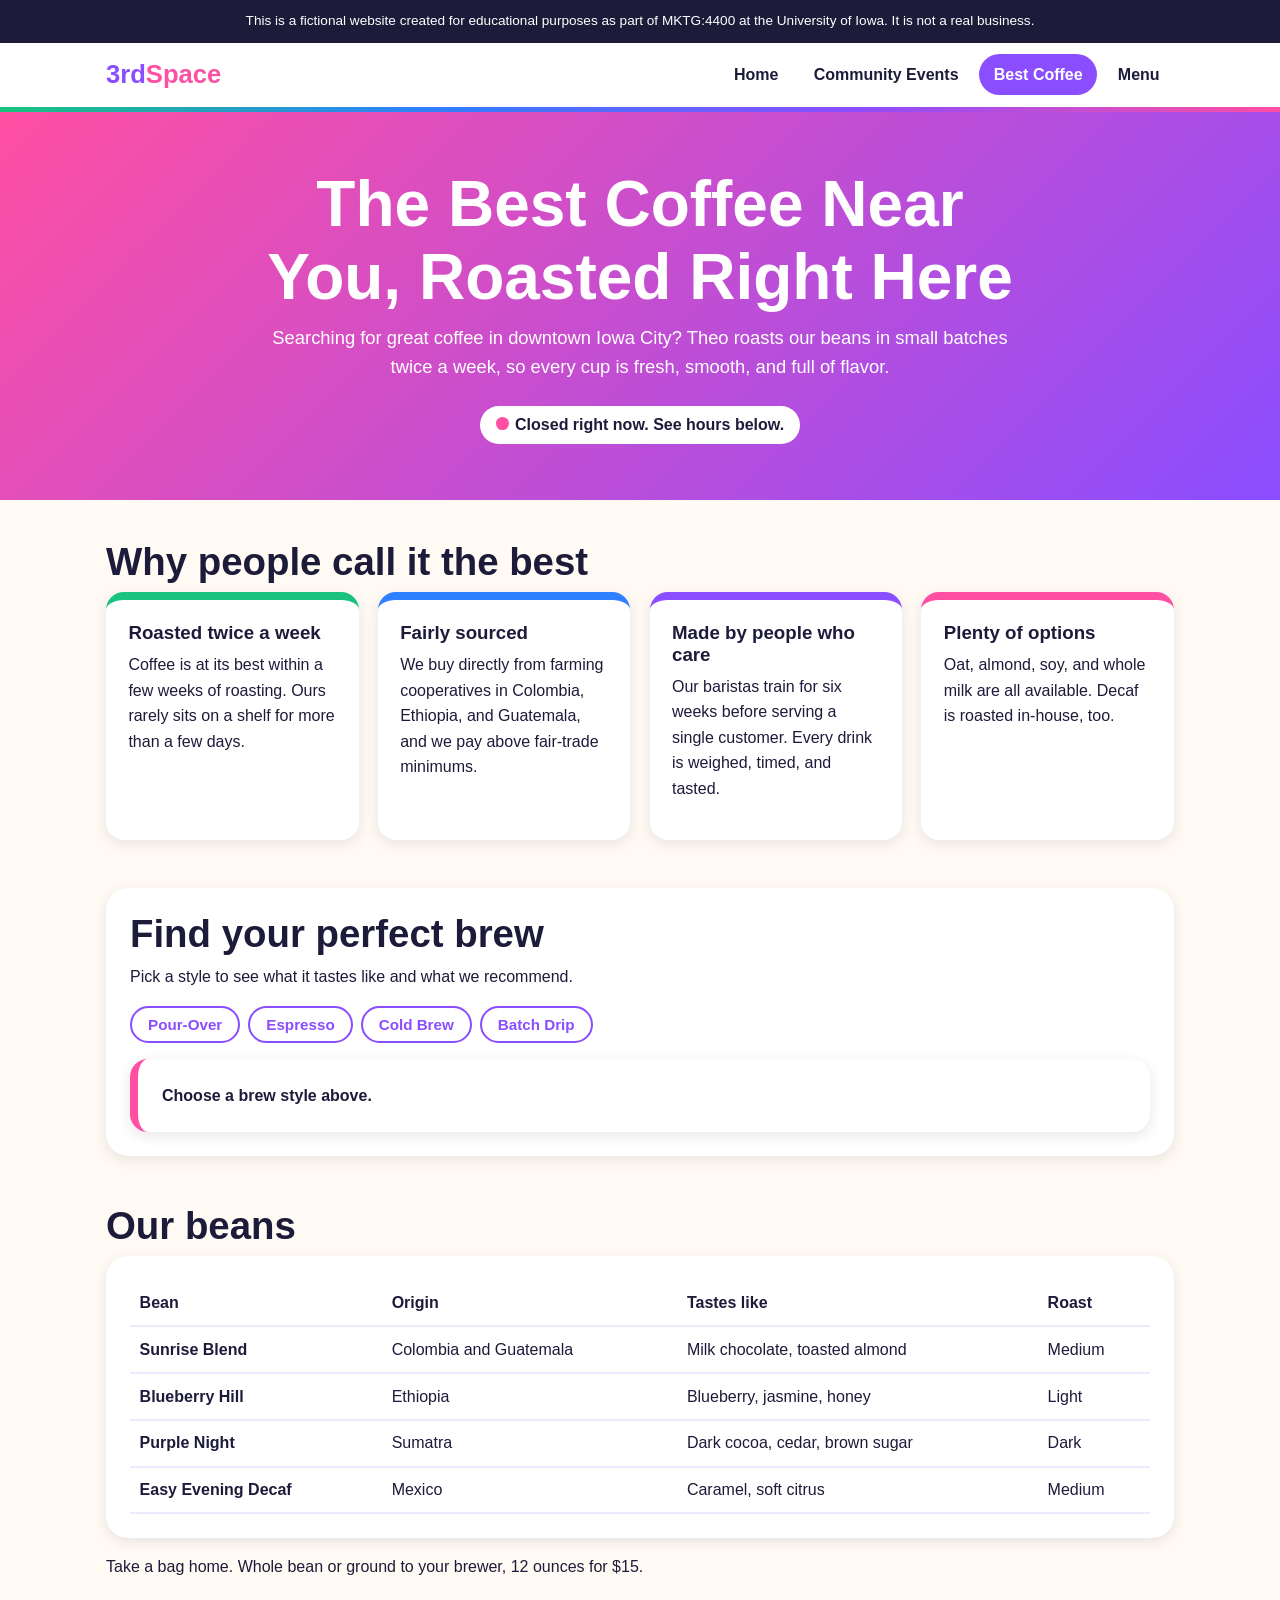
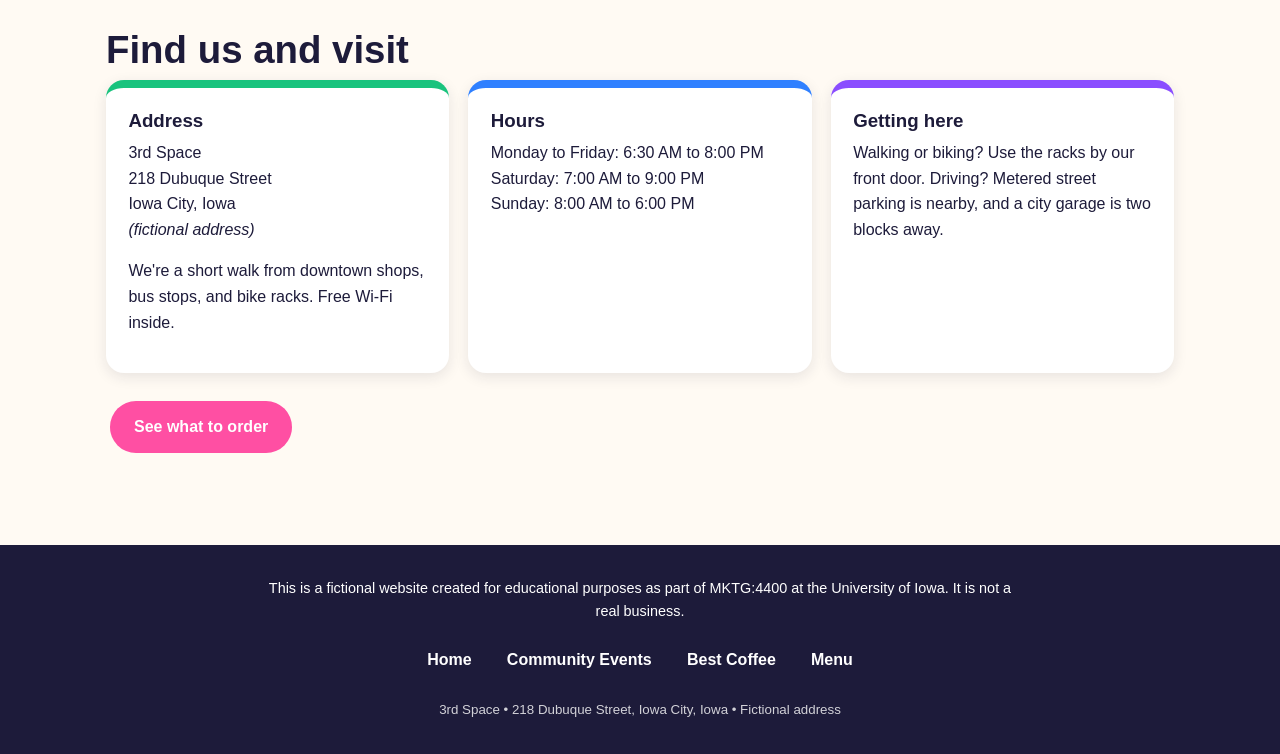
==== coffee.html @ 2ed69694 "Add coffee shop webpage with layout and styles This HTML file contains the structure and styling for" ====
<!DOCTYPE html>
<html lang="en">
<head>
<meta charset="utf-8">
<meta name="viewport" content="width=device-width, initial-scale=1">
<title>Best Coffee Near Me | 3rd Space Iowa City</title>
<meta name="description" content="Looking for the best coffee near you in Iowa City? 3rd Space roasts small-batch coffee twice a week and serves it downtown.">
<style>
:root{--green:#19c37d;--blue:#2f80ff;--pink:#ff4fa3;--purple:#8a4dff;--ink:#1d1b3a;--bg:#fffaf3;--card:#ffffff}
*{box-sizing:border-box}
html{scroll-behavior:smooth}
body{margin:0;font-family:"Trebuchet MS",Verdana,sans-serif;color:var(--ink);background:var(--bg);line-height:1.6;overflow-x:hidden}
h1,h2,h3{line-height:1.15;margin:0 0 .5rem}
h1{font-size:clamp(2.2rem,7vw,4rem)}
h2{font-size:clamp(1.6rem,4.5vw,2.4rem)}
p{margin:0 0 1rem;overflow-wrap:break-word}
a{color:var(--blue)}
.notice{background:var(--ink);color:#fff;text-align:center;padding:.65rem 1rem;font-size:.85rem}
header{position:sticky;top:0;z-index:10;background:#fff;border-bottom:5px solid var(--green);border-image:linear-gradient(90deg,var(--green),var(--blue),var(--purple),var(--pink)) 1}
.bar{max-width:1100px;margin:0 auto;padding:.7rem 1rem;display:flex;align-items:center;justify-content:space-between;flex-wrap:wrap;gap:.5rem}
.logo{font-size:1.6rem;font-weight:800;text-decoration:none;color:var(--purple)}
.logo span{color:var(--pink)}
nav{display:flex;flex-wrap:wrap;gap:.4rem}
nav a{text-decoration:none;color:var(--ink);font-weight:700;padding:.5rem .9rem;border-radius:999px;transition:.2s}
nav a:nth-child(1):hover,nav a:nth-child(1)[aria-current]{background:var(--green);color:#fff}
nav a:nth-child(2):hover,nav a:nth-child(2)[aria-current]{background:var(--blue);color:#fff}
nav a:nth-child(3):hover,nav a:nth-child(3)[aria-current]{background:var(--purple);color:#fff}
nav a:nth-child(4):hover,nav a:nth-child(4)[aria-current]{background:var(--pink);color:#fff}
.toggle{display:none;background:var(--purple);color:#fff;border:0;border-radius:10px;padding:.5rem .9rem;font-size:1rem;font-weight:700;cursor:pointer}
.hero{background:linear-gradient(135deg,var(--purple),var(--blue) 50%,var(--green));color:#fff;padding:3.5rem 1rem;text-align:center}
.hero.pink{background:linear-gradient(135deg,var(--pink),var(--purple))}
.hero.blue{background:linear-gradient(135deg,var(--blue),var(--green))}
.hero.green{background:linear-gradient(135deg,var(--green),var(--blue))}
.hero .in{max-width:760px;margin:0 auto}
.hero p{font-size:1.15rem}
.btn{display:inline-block;background:#fff;color:var(--purple);font-weight:800;text-decoration:none;padding:.8rem 1.5rem;border-radius:999px;border:0;cursor:pointer;font-size:1rem;margin:.25rem;transition:transform .2s,box-shadow .2s}
.btn:hover{transform:translateY(-3px);box-shadow:0 8px 18px rgba(0,0,0,.2)}
.btn.pinkbtn{background:var(--pink);color:#fff}
main{max-width:1100px;margin:0 auto;padding:2.5rem 1rem}
section{margin-bottom:3rem}
.grid{display:grid;grid-template-columns:repeat(auto-fit,minmax(240px,1fr));gap:1.2rem}
.card{background:var(--card);border-radius:18px;padding:1.4rem;border-top:8px solid var(--green);box-shadow:0 4px 14px rgba(29,27,58,.1);transition:transform .2s,box-shadow .2s}
.card:hover{transform:translateY(-5px);box-shadow:0 12px 24px rgba(29,27,58,.18)}
.card:nth-child(4n+2){border-top-color:var(--blue)}
.card:nth-child(4n+3){border-top-color:var(--purple)}
.card:nth-child(4n+4){border-top-color:var(--pink)}
.tag{display:inline-block;font-size:.75rem;font-weight:800;text-transform:uppercase;letter-spacing:.05em;background:#efe9ff;color:var(--purple);padding:.2rem .6rem;border-radius:999px;margin-bottom:.5rem}
.price{float:right;font-weight:800;color:var(--pink)}
.status{display:inline-block;background:#fff;color:var(--ink);padding:.4rem 1rem;border-radius:999px;font-weight:800;margin-top:.5rem}
.dot{display:inline-block;width:.8rem;height:.8rem;border-radius:50%;background:#aaa;margin-right:.4rem}
.dot.open{background:var(--green)}
.dot.closed{background:var(--pink)}
.pills{display:flex;flex-wrap:wrap;gap:.5rem;margin:1rem 0}
.pill{border:2px solid var(--purple);background:#fff;color:var(--purple);font-weight:800;padding:.5rem 1rem;border-radius:999px;cursor:pointer;font-size:.95rem;transition:.2s}
.pill:hover{background:#efe9ff}
.pill.on{background:var(--purple);color:#fff}
.panel{background:#fff;border-radius:18px;padding:1.5rem;border-left:8px solid var(--pink);box-shadow:0 4px 14px rgba(29,27,58,.1)}
.band{background:#fff;border-radius:22px;padding:1.5rem;box-shadow:0 4px 14px rgba(29,27,58,.1)}
table{width:100%;border-collapse:collapse}
td,th{text-align:left;padding:.6rem;border-bottom:2px solid #f0e8ff}
.scroll{overflow-x:auto}
footer{background:var(--ink);color:#fff;padding:2rem 1rem;text-align:center}
footer .fn{max-width:760px;margin:0 auto 1rem;font-size:.9rem}
footer nav{justify-content:center;margin-bottom:1rem}
footer nav a{color:#fff}
footer small{opacity:.8}
.hide{display:none!important}
@media(max-width:720px){
.js .toggle{display:inline-block}
.js nav{display:none;width:100%;flex-direction:column}
.js nav.open{display:flex}
nav a{background:#f6f1ff;text-align:center}
.hero{padding:2.5rem 1rem}
}
</style>
</head>
<body>
<div class="notice">This is a fictional website created for educational purposes as part of MKTG:4400 at the University of Iowa. It is not a real business.</div>
<header>
<div class="bar">
<a class="logo" href="index.html">3rd<span>Space</span></a>
<button class="toggle" id="toggle" aria-expanded="false" aria-controls="nav">Menu</button>
<nav id="nav" aria-label="Main">
<a href="index.html">Home</a>
<a href="events.html">Community Events</a>
<a href="coffee.html" aria-current="page">Best Coffee</a>
<a href="menu.html">Menu</a>
</nav>
</div>
</header>

<div class="hero pink">
<div class="in">
<h1>The Best Coffee Near You, Roasted Right Here</h1>
<p>Searching for great coffee in downtown Iowa City? Theo roasts our beans in small batches twice a week, so every cup is fresh, smooth, and full of flavor.</p>
<span class="status"><span class="dot" id="dot"></span><span id="statusText">Checking hours...</span></span>
</div>
</div>

<main>
<section>
<h2>Why people call it the best</h2>
<div class="grid">
<div class="card"><h3>Roasted twice a week</h3><p>Coffee is at its best within a few weeks of roasting. Ours rarely sits on a shelf for more than a few days.</p></div>
<div class="card"><h3>Fairly sourced</h3><p>We buy directly from farming cooperatives in Colombia, Ethiopia, and Guatemala, and we pay above fair-trade minimums.</p></div>
<div class="card"><h3>Made by people who care</h3><p>Our baristas train for six weeks before serving a single customer. Every drink is weighed, timed, and tasted.</p></div>
<div class="card"><h3>Plenty of options</h3><p>Oat, almond, soy, and whole milk are all available. Decaf is roasted in-house, too.</p></div>
</div>
</section>

<section>
<div class="band">
<h2>Find your perfect brew</h2>
<p>Pick a style to see what it tastes like and what we recommend.</p>
<div class="pills" id="brews">
<button class="pill" data-brew="pour">Pour-Over</button>
<button class="pill" data-brew="espresso">Espresso</button>
<button class="pill" data-brew="cold">Cold Brew</button>
<button class="pill" data-brew="drip">Batch Drip</button>
</div>
<div class="panel" id="brewResult" aria-live="polite"><strong>Choose a brew style above.</strong></div>
</div>
</section>

<section>
<h2>Our beans</h2>
<div class="band scroll">
<table>
<thead><tr><th>Bean</th><th>Origin</th><th>Tastes like</th><th>Roast</th></tr></thead>
<tbody>
<tr><td><strong>Sunrise Blend</strong></td><td>Colombia and Guatemala</td><td>Milk chocolate, toasted almond</td><td>Medium</td></tr>
<tr><td><strong>Blueberry Hill</strong></td><td>Ethiopia</td><td>Blueberry, jasmine, honey</td><td>Light</td></tr>
<tr><td><strong>Purple Night</strong></td><td>Sumatra</td><td>Dark cocoa, cedar, brown sugar</td><td>Dark</td></tr>
<tr><td><strong>Easy Evening Decaf</strong></td><td>Mexico</td><td>Caramel, soft citrus</td><td>Medium</td></tr>
</tbody>
</table>
</div>
<p style="margin-top:1rem">Take a bag home. Whole bean or ground to your brewer, 12 ounces for $15.</p>
</section>

<section>
<h2>Find us and visit</h2>
<div class="grid">
<div class="card"><h3>Address</h3><p>3rd Space<br>218 Dubuque Street<br>Iowa City, Iowa<br><em>(fictional address)</em></p><p>We're a short walk from downtown shops, bus stops, and bike racks. Free Wi-Fi inside.</p></div>
<div class="card"><h3>Hours</h3><p>Monday to Friday: 6:30 AM to 8:00 PM<br>Saturday: 7:00 AM to 9:00 PM<br>Sunday: 8:00 AM to 6:00 PM</p></div>
<div class="card"><h3>Getting here</h3><p>Walking or biking? Use the racks by our front door. Driving? Metered street parking is nearby, and a city garage is two blocks away.</p></div>
</div>
<p style="margin-top:1.5rem"><a class="btn pinkbtn" href="menu.html">See what to order</a></p>
</section>
</main>

<footer>
<div class="fn">This is a fictional website created for educational purposes as part of MKTG:4400 at the University of Iowa. It is not a real business.</div>
<nav aria-label="Footer">
<a href="index.html">Home</a>
<a href="events.html">Community Events</a>
<a href="coffee.html">Best Coffee</a>
<a href="menu.html">Menu</a>
</nav>
<small>3rd Space &bull; 218 Dubuque Street, Iowa City, Iowa &bull; Fictional address</small>
</footer>

<script>
document.documentElement.classList.add('js');
var t=document.getElementById('toggle'),n=document.getElementById('nav');
t.addEventListener('click',function(){var o=n.classList.toggle('open');t.setAttribute('aria-expanded',o);});

// Open-now status
(function(){
var h={0:[8,18],1:[6.5,20],2:[6.5,20],3:[6.5,20],4:[6.5,20],5:[6.5,20],6:[7,21]};
var d=new Date(),hr=d.getHours()+d.getMinutes()/60,r=h[d.getDay()];
var open=hr>=r[0]&&hr<r[1];
document.getElementById('dot').className='dot '+(open?'open':'closed');
document.getElementById('statusText').textContent=open?'Open now. Come on in!':'Closed right now. See hours below.';
})();

// Brew picker
var brews={
pour:'<strong>Pour-Over, $4.50.</strong> Clean, bright, and full of detail. We recommend <em>Blueberry Hill</em>. It takes about four minutes, and it is worth it.',
espresso:'<strong>Espresso, $3.25.</strong> Rich, syrupy, and bold. Pulled on <em>Sunrise Blend</em> with notes of chocolate and almond. Add milk for a latte or cortado.',
cold:'<strong>Cold Brew, $4.75.</strong> Steeped for 18 hours. Smooth, low acid, and naturally sweet. Made with <em>Purple Night</em> for a deep, cocoa-like finish.',
drip:'<strong>Batch Drip, $3.00.</strong> Our everyday cup, with free refills for the first hour if you stay and sit. Brewed fresh every 30 minutes.'
};
document.querySelectorAll('#brews .pill').forEach(function(b){
b.addEventListener('click',function(){
document.querySelectorAll('#brews .pill').forEach(function(x){x.classList.remove('on')});
b.classList.add('on');
document.getElementById('brewResult').innerHTML=brews[b.dataset.brew];
});
});
</script>
</body>
</html>
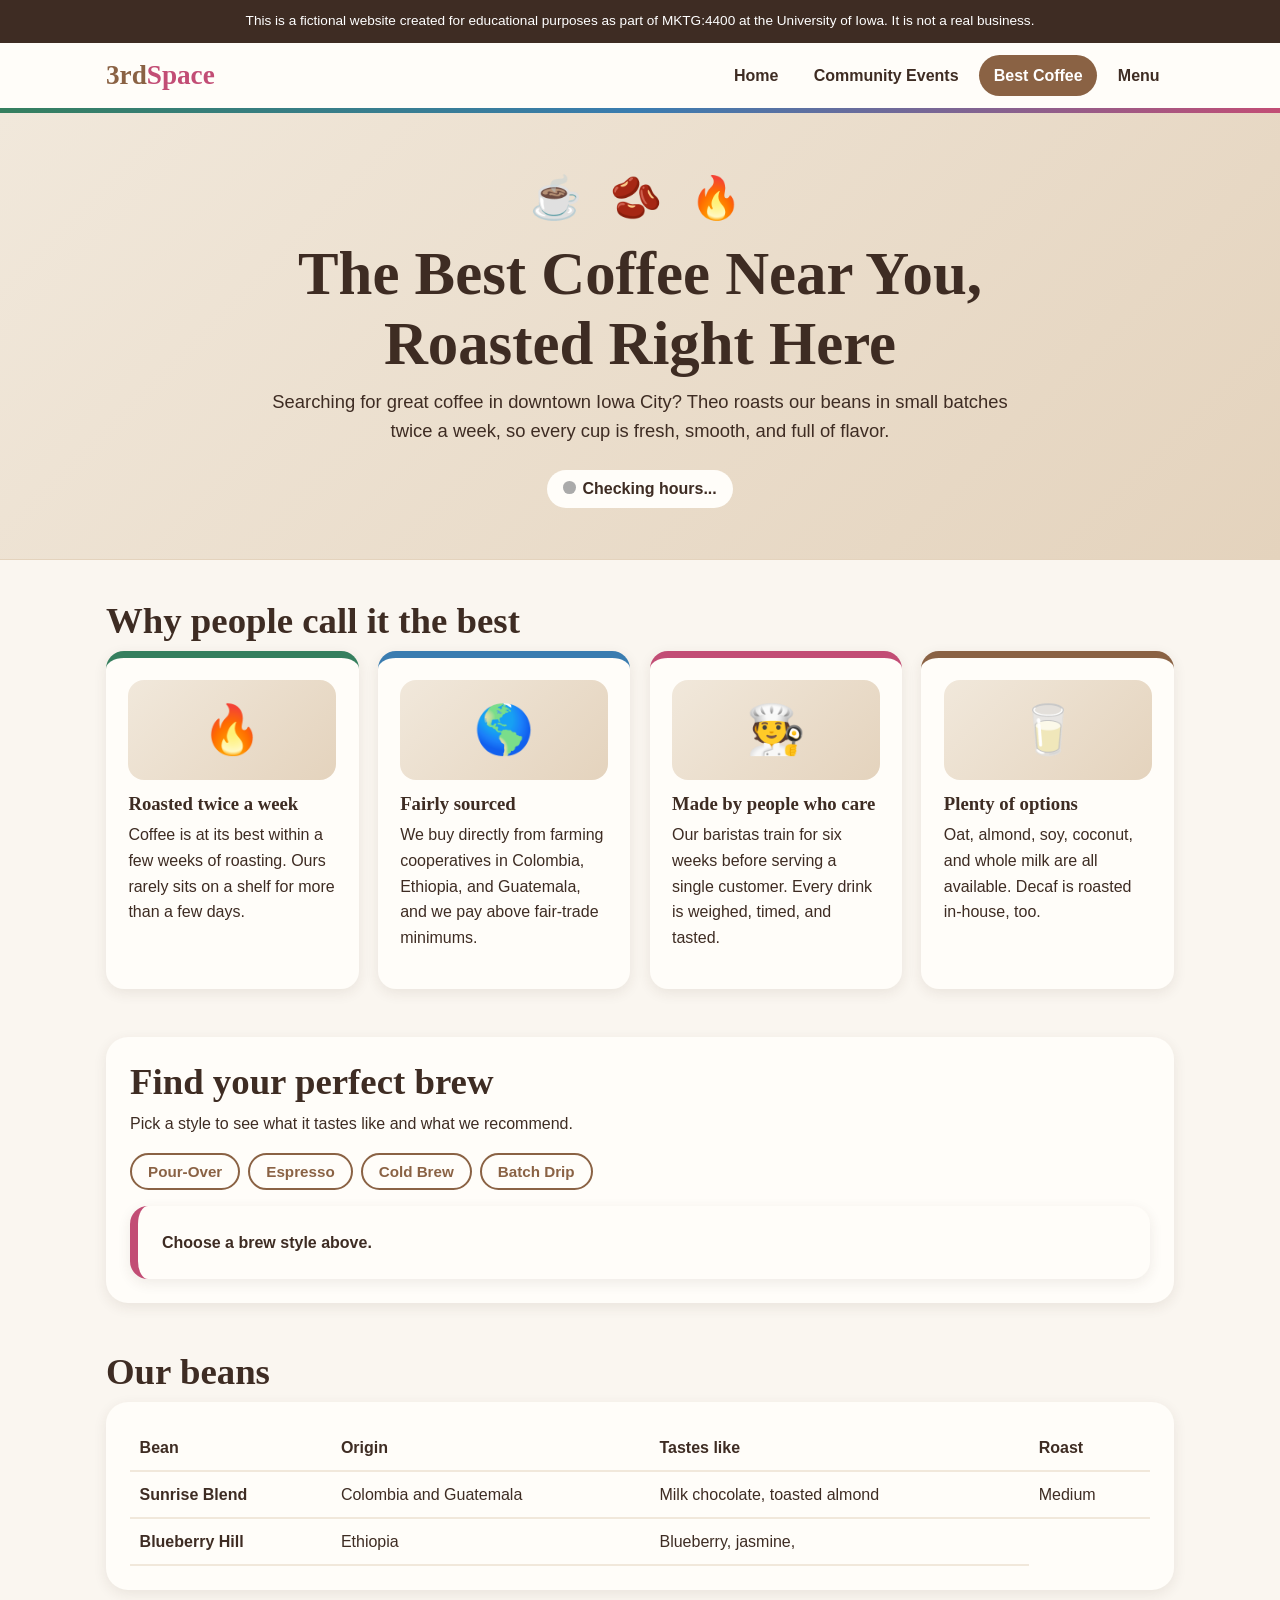
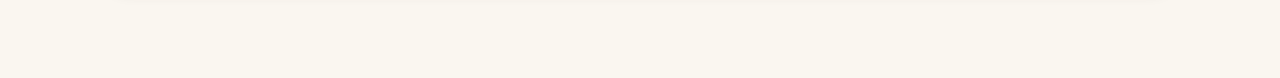
==== commit ffb78439: "Revise coffee.html with updated content and structure Updated the coffee.html file to enhance conten" ====
--- a/coffee.html
+++ b/coffee.html
@@ -5,74 +5,8 @@
 <meta name="viewport" content="width=device-width, initial-scale=1">
 <title>Best Coffee Near Me | 3rd Space Iowa City</title>
 <meta name="description" content="Looking for the best coffee near you in Iowa City? 3rd Space roasts small-batch coffee twice a week and serves it downtown.">
-<style>
-:root{--green:#19c37d;--blue:#2f80ff;--pink:#ff4fa3;--purple:#8a4dff;--ink:#1d1b3a;--bg:#fffaf3;--card:#ffffff}
-*{box-sizing:border-box}
-html{scroll-behavior:smooth}
-body{margin:0;font-family:"Trebuchet MS",Verdana,sans-serif;color:var(--ink);background:var(--bg);line-height:1.6;overflow-x:hidden}
-h1,h2,h3{line-height:1.15;margin:0 0 .5rem}
-h1{font-size:clamp(2.2rem,7vw,4rem)}
-h2{font-size:clamp(1.6rem,4.5vw,2.4rem)}
-p{margin:0 0 1rem;overflow-wrap:break-word}
-a{color:var(--blue)}
-.notice{background:var(--ink);color:#fff;text-align:center;padding:.65rem 1rem;font-size:.85rem}
-header{position:sticky;top:0;z-index:10;background:#fff;border-bottom:5px solid var(--green);border-image:linear-gradient(90deg,var(--green),var(--blue),var(--purple),var(--pink)) 1}
-.bar{max-width:1100px;margin:0 auto;padding:.7rem 1rem;display:flex;align-items:center;justify-content:space-between;flex-wrap:wrap;gap:.5rem}
-.logo{font-size:1.6rem;font-weight:800;text-decoration:none;color:var(--purple)}
-.logo span{color:var(--pink)}
-nav{display:flex;flex-wrap:wrap;gap:.4rem}
-nav a{text-decoration:none;color:var(--ink);font-weight:700;padding:.5rem .9rem;border-radius:999px;transition:.2s}
-nav a:nth-child(1):hover,nav a:nth-child(1)[aria-current]{background:var(--green);color:#fff}
-nav a:nth-child(2):hover,nav a:nth-child(2)[aria-current]{background:var(--blue);color:#fff}
-nav a:nth-child(3):hover,nav a:nth-child(3)[aria-current]{background:var(--purple);color:#fff}
-nav a:nth-child(4):hover,nav a:nth-child(4)[aria-current]{background:var(--pink);color:#fff}
-.toggle{display:none;background:var(--purple);color:#fff;border:0;border-radius:10px;padding:.5rem .9rem;font-size:1rem;font-weight:700;cursor:pointer}
-.hero{background:linear-gradient(135deg,var(--purple),var(--blue) 50%,var(--green));color:#fff;padding:3.5rem 1rem;text-align:center}
-.hero.pink{background:linear-gradient(135deg,var(--pink),var(--purple))}
-.hero.blue{background:linear-gradient(135deg,var(--blue),var(--green))}
-.hero.green{background:linear-gradient(135deg,var(--green),var(--blue))}
-.hero .in{max-width:760px;margin:0 auto}
-.hero p{font-size:1.15rem}
-.btn{display:inline-block;background:#fff;color:var(--purple);font-weight:800;text-decoration:none;padding:.8rem 1.5rem;border-radius:999px;border:0;cursor:pointer;font-size:1rem;margin:.25rem;transition:transform .2s,box-shadow .2s}
-.btn:hover{transform:translateY(-3px);box-shadow:0 8px 18px rgba(0,0,0,.2)}
-.btn.pinkbtn{background:var(--pink);color:#fff}
-main{max-width:1100px;margin:0 auto;padding:2.5rem 1rem}
-section{margin-bottom:3rem}
-.grid{display:grid;grid-template-columns:repeat(auto-fit,minmax(240px,1fr));gap:1.2rem}
-.card{background:var(--card);border-radius:18px;padding:1.4rem;border-top:8px solid var(--green);box-shadow:0 4px 14px rgba(29,27,58,.1);transition:transform .2s,box-shadow .2s}
-.card:hover{transform:translateY(-5px);box-shadow:0 12px 24px rgba(29,27,58,.18)}
-.card:nth-child(4n+2){border-top-color:var(--blue)}
-.card:nth-child(4n+3){border-top-color:var(--purple)}
-.card:nth-child(4n+4){border-top-color:var(--pink)}
-.tag{display:inline-block;font-size:.75rem;font-weight:800;text-transform:uppercase;letter-spacing:.05em;background:#efe9ff;color:var(--purple);padding:.2rem .6rem;border-radius:999px;margin-bottom:.5rem}
-.price{float:right;font-weight:800;color:var(--pink)}
-.status{display:inline-block;background:#fff;color:var(--ink);padding:.4rem 1rem;border-radius:999px;font-weight:800;margin-top:.5rem}
-.dot{display:inline-block;width:.8rem;height:.8rem;border-radius:50%;background:#aaa;margin-right:.4rem}
-.dot.open{background:var(--green)}
-.dot.closed{background:var(--pink)}
-.pills{display:flex;flex-wrap:wrap;gap:.5rem;margin:1rem 0}
-.pill{border:2px solid var(--purple);background:#fff;color:var(--purple);font-weight:800;padding:.5rem 1rem;border-radius:999px;cursor:pointer;font-size:.95rem;transition:.2s}
-.pill:hover{background:#efe9ff}
-.pill.on{background:var(--purple);color:#fff}
-.panel{background:#fff;border-radius:18px;padding:1.5rem;border-left:8px solid var(--pink);box-shadow:0 4px 14px rgba(29,27,58,.1)}
-.band{background:#fff;border-radius:22px;padding:1.5rem;box-shadow:0 4px 14px rgba(29,27,58,.1)}
-table{width:100%;border-collapse:collapse}
-td,th{text-align:left;padding:.6rem;border-bottom:2px solid #f0e8ff}
-.scroll{overflow-x:auto}
-footer{background:var(--ink);color:#fff;padding:2rem 1rem;text-align:center}
-footer .fn{max-width:760px;margin:0 auto 1rem;font-size:.9rem}
-footer nav{justify-content:center;margin-bottom:1rem}
-footer nav a{color:#fff}
-footer small{opacity:.8}
-.hide{display:none!important}
-@media(max-width:720px){
-.js .toggle{display:inline-block}
-.js nav{display:none;width:100%;flex-direction:column}
-.js nav.open{display:flex}
-nav a{background:#f6f1ff;text-align:center}
-.hero{padding:2.5rem 1rem}
-}
-</style>
+<link rel="stylesheet" href="style.css">
+<script src="script.js" defer></script>
 </head>
 <body>
 <div class="notice">This is a fictional website created for educational purposes as part of MKTG:4400 at the University of Iowa. It is not a real business.</div>
@@ -89,8 +23,9 @@
 </div>
 </header>
 
-<div class="hero pink">
+<div class="hero">
 <div class="in">
+<div class="art" aria-hidden="true">☕ 🫘 🔥</div>
 <h1>The Best Coffee Near You, Roasted Right Here</h1>
 <p>Searching for great coffee in downtown Iowa City? Theo roasts our beans in small batches twice a week, so every cup is fresh, smooth, and full of flavor.</p>
 <span class="status"><span class="dot" id="dot"></span><span id="statusText">Checking hours...</span></span>
@@ -101,10 +36,10 @@
 <section>
 <h2>Why people call it the best</h2>
 <div class="grid">
-<div class="card"><h3>Roasted twice a week</h3><p>Coffee is at its best within a few weeks of roasting. Ours rarely sits on a shelf for more than a few days.</p></div>
-<div class="card"><h3>Fairly sourced</h3><p>We buy directly from farming cooperatives in Colombia, Ethiopia, and Guatemala, and we pay above fair-trade minimums.</p></div>
-<div class="card"><h3>Made by people who care</h3><p>Our baristas train for six weeks before serving a single customer. Every drink is weighed, timed, and tasted.</p></div>
-<div class="card"><h3>Plenty of options</h3><p>Oat, almond, soy, and whole milk are all available. Decaf is roasted in-house, too.</p></div>
+<div class="card"><span class="pic wide" aria-hidden="true">🔥</span><h3>Roasted twice a week</h3><p>Coffee is at its best within a few weeks of roasting. Ours rarely sits on a shelf for more than a few days.</p></div>
+<div class="card"><span class="pic wide" aria-hidden="true">🌎</span><h3>Fairly sourced</h3><p>We buy directly from farming cooperatives in Colombia, Ethiopia, and Guatemala, and we pay above fair-trade minimums.</p></div>
+<div class="card"><span class="pic wide" aria-hidden="true">🧑‍🍳</span><h3>Made by people who care</h3><p>Our baristas train for six weeks before serving a single customer. Every drink is weighed, timed, and tasted.</p></div>
+<div class="card"><span class="pic wide" aria-hidden="true">🥛</span><h3>Plenty of options</h3><p>Oat, almond, soy, coconut, and whole milk are all available. Decaf is roasted in-house, too.</p></div>
 </div>
 </section>
 
@@ -112,13 +47,13 @@
 <div class="band">
 <h2>Find your perfect brew</h2>
 <p>Pick a style to see what it tastes like and what we recommend.</p>
-<div class="pills" id="brews">
-<button class="pill" data-brew="pour">Pour-Over</button>
-<button class="pill" data-brew="espresso">Espresso</button>
-<button class="pill" data-brew="cold">Cold Brew</button>
-<button class="pill" data-brew="drip">Batch Drip</button>
+<div class="pills">
+<button class="pill" data-msg="<b>Pour-Over, $4.50.</b> Clean, bright, and full of detail. We recommend <em>Blueberry Hill</em>. It takes about four minutes, and it is worth it.">Pour-Over</button>
+<button class="pill" data-msg="<b>Espresso, $3.25.</b> Rich, syrupy, and bold. Pulled on <em>Sunrise Blend</em> with notes of chocolate and almond. Add milk for a latte or cortado.">Espresso</button>
+<button class="pill" data-msg="<b>Cold Brew, $4.75.</b> Steeped for 18 hours. Smooth, low acid, and naturally sweet. Made with <em>Purple Night</em> for a deep, cocoa-like finish.">Cold Brew</button>
+<button class="pill" data-msg="<b>Batch Drip, $3.00.</b> Our everyday cup, brewed fresh every 30 minutes, with free refills for the first hour if you stay and sit.">Batch Drip</button>
 </div>
-<div class="panel" id="brewResult" aria-live="polite"><strong>Choose a brew style above.</strong></div>
+<div class="panel" id="out" aria-live="polite"><strong>Choose a brew style above.</strong></div>
 </div>
 </section>
 
@@ -129,65 +64,4 @@
 <thead><tr><th>Bean</th><th>Origin</th><th>Tastes like</th><th>Roast</th></tr></thead>
 <tbody>
 <tr><td><strong>Sunrise Blend</strong></td><td>Colombia and Guatemala</td><td>Milk chocolate, toasted almond</td><td>Medium</td></tr>
-<tr><td><strong>Blueberry Hill</strong></td><td>Ethiopia</td><td>Blueberry, jasmine, honey</td><td>Light</td></tr>
-<tr><td><strong>Purple Night</strong></td><td>Sumatra</td><td>Dark cocoa, cedar, brown sugar</td><td>Dark</td></tr>
-<tr><td><strong>Easy Evening Decaf</strong></td><td>Mexico</td><td>Caramel, soft citrus</td><td>Medium</td></tr>
-</tbody>
-</table>
-</div>
-<p style="margin-top:1rem">Take a bag home. Whole bean or ground to your brewer, 12 ounces for $15.</p>
-</section>
-
-<section>
-<h2>Find us and visit</h2>
-<div class="grid">
-<div class="card"><h3>Address</h3><p>3rd Space<br>218 Dubuque Street<br>Iowa City, Iowa<br><em>(fictional address)</em></p><p>We're a short walk from downtown shops, bus stops, and bike racks. Free Wi-Fi inside.</p></div>
-<div class="card"><h3>Hours</h3><p>Monday to Friday: 6:30 AM to 8:00 PM<br>Saturday: 7:00 AM to 9:00 PM<br>Sunday: 8:00 AM to 6:00 PM</p></div>
-<div class="card"><h3>Getting here</h3><p>Walking or biking? Use the racks by our front door. Driving? Metered street parking is nearby, and a city garage is two blocks away.</p></div>
-</div>
-<p style="margin-top:1.5rem"><a class="btn pinkbtn" href="menu.html">See what to order</a></p>
-</section>
-</main>
-
-<footer>
-<div class="fn">This is a fictional website created for educational purposes as part of MKTG:4400 at the University of Iowa. It is not a real business.</div>
-<nav aria-label="Footer">
-<a href="index.html">Home</a>
-<a href="events.html">Community Events</a>
-<a href="coffee.html">Best Coffee</a>
-<a href="menu.html">Menu</a>
-</nav>
-<small>3rd Space &bull; 218 Dubuque Street, Iowa City, Iowa &bull; Fictional address</small>
-</footer>
-
-<script>
-document.documentElement.classList.add('js');
-var t=document.getElementById('toggle'),n=document.getElementById('nav');
-t.addEventListener('click',function(){var o=n.classList.toggle('open');t.setAttribute('aria-expanded',o);});
-
-// Open-now status
-(function(){
-var h={0:[8,18],1:[6.5,20],2:[6.5,20],3:[6.5,20],4:[6.5,20],5:[6.5,20],6:[7,21]};
-var d=new Date(),hr=d.getHours()+d.getMinutes()/60,r=h[d.getDay()];
-var open=hr>=r[0]&&hr<r[1];
-document.getElementById('dot').className='dot '+(open?'open':'closed');
-document.getElementById('statusText').textContent=open?'Open now. Come on in!':'Closed right now. See hours below.';
-})();
-
-// Brew picker
-var brews={
-pour:'<strong>Pour-Over, $4.50.</strong> Clean, bright, and full of detail. We recommend <em>Blueberry Hill</em>. It takes about four minutes, and it is worth it.',
-espresso:'<strong>Espresso, $3.25.</strong> Rich, syrupy, and bold. Pulled on <em>Sunrise Blend</em> with notes of chocolate and almond. Add milk for a latte or cortado.',
-cold:'<strong>Cold Brew, $4.75.</strong> Steeped for 18 hours. Smooth, low acid, and naturally sweet. Made with <em>Purple Night</em> for a deep, cocoa-like finish.',
-drip:'<strong>Batch Drip, $3.00.</strong> Our everyday cup, with free refills for the first hour if you stay and sit. Brewed fresh every 30 minutes.'
-};
-document.querySelectorAll('#brews .pill').forEach(function(b){
-b.addEventListener('click',function(){
-document.querySelectorAll('#brews .pill').forEach(function(x){x.classList.remove('on')});
-b.classList.add('on');
-document.getElementById('brewResult').innerHTML=brews[b.dataset.brew];
-});
-});
-</script>
-</body>
-</html>
+<tr><td><strong>Blueberry Hill</strong></td><td>Ethiopia</td><td>Blueberry, jasmine,
--- a/style.css
+++ b/style.css
@@ -0,0 +1,82 @@
+:root{--cream:#faf6f0;--oat:#f1e8db;--latte:#e4d3bd;--mocha:#8a6244;--esp:#3e2c23;--green:#357f5e;--blue:#3a7cb0;--pink:#c24d75;--card:#fffdf9}
+*{box-sizing:border-box}
+html{scroll-behavior:smooth}
+body{margin:0;font-family:"Trebuchet MS",Verdana,sans-serif;color:var(--esp);background:var(--cream);line-height:1.6;overflow-x:hidden}
+h1,h2,h3{font-family:Georgia,"Times New Roman",serif;line-height:1.15;margin:0 0 .5rem}
+h1{font-size:clamp(2.1rem,7vw,3.8rem)}
+h2{font-size:clamp(1.6rem,4.5vw,2.3rem)}
+p{margin:0 0 1rem;overflow-wrap:break-word}
+a{color:var(--blue)}
+.notice{background:var(--esp);color:#fff;text-align:center;padding:.65rem 1rem;font-size:.85rem}
+header{position:sticky;top:0;z-index:10;background:var(--card);border-bottom:5px solid;border-image:linear-gradient(90deg,var(--green),var(--blue),var(--pink)) 1}
+.bar{max-width:1100px;margin:0 auto;padding:.7rem 1rem;display:flex;align-items:center;justify-content:space-between;flex-wrap:wrap;gap:.5rem}
+.logo{font-family:Georgia,serif;font-size:1.7rem;font-weight:700;text-decoration:none;color:var(--mocha)}
+.logo span{color:var(--pink)}
+nav{display:flex;flex-wrap:wrap;gap:.4rem}
+nav a{text-decoration:none;color:var(--esp);font-weight:700;padding:.5rem .9rem;border-radius:999px;transition:.2s}
+nav a:nth-child(1):hover,nav a:nth-child(1)[aria-current]{background:var(--green);color:#fff}
+nav a:nth-child(2):hover,nav a:nth-child(2)[aria-current]{background:var(--blue);color:#fff}
+nav a:nth-child(3):hover,nav a:nth-child(3)[aria-current]{background:var(--mocha);color:#fff}
+nav a:nth-child(4):hover,nav a:nth-child(4)[aria-current]{background:var(--pink);color:#fff}
+.toggle{display:none;background:var(--mocha);color:#fff;border:0;border-radius:10px;padding:.5rem .9rem;font-size:1rem;font-weight:700;cursor:pointer}
+.hero{background:linear-gradient(135deg,var(--oat),var(--latte));text-align:center;padding:3.2rem 1rem;border-bottom:1px solid var(--latte)}
+.hero .in{max-width:760px;margin:0 auto}
+.hero p{font-size:1.15rem}
+.art{font-size:2.6rem;letter-spacing:.5rem;margin-bottom:.5rem}
+.btn{display:inline-block;background:var(--esp);color:#fff;font-weight:800;text-decoration:none;padding:.8rem 1.5rem;border-radius:999px;border:0;cursor:pointer;font-size:1rem;margin:.25rem;transition:transform .2s,box-shadow .2s}
+.btn:hover{transform:translateY(-3px);box-shadow:0 8px 18px rgba(62,44,35,.25)}
+.btn.pinkbtn{background:var(--pink)}
+main{max-width:1100px;margin:0 auto;padding:2.5rem 1rem}
+section{margin-bottom:3rem}
+.grid{display:grid;grid-template-columns:repeat(auto-fit,minmax(240px,1fr));gap:1.2rem}
+.card{background:var(--card);border-radius:18px;padding:1.4rem;border-top:7px solid var(--green);box-shadow:0 4px 14px rgba(62,44,35,.09);transition:transform .2s,box-shadow .2s}
+.card:hover{transform:translateY(-5px);box-shadow:0 12px 24px rgba(62,44,35,.16)}
+.card:nth-child(4n+2){border-top-color:var(--blue)}
+.card:nth-child(4n+3){border-top-color:var(--pink)}
+.card:nth-child(4n+4){border-top-color:var(--mocha)}
+.pic{display:grid;place-items:center;width:64px;height:64px;flex:none;border-radius:16px;font-size:2rem;background:var(--oat)}
+.pic.wide{width:100%;height:100px;font-size:3rem;margin-bottom:.8rem;background:linear-gradient(135deg,var(--oat),var(--latte))}
+.tag{display:inline-block;font-size:.75rem;font-weight:800;text-transform:uppercase;letter-spacing:.05em;background:var(--oat);color:var(--mocha);padding:.2rem .6rem;border-radius:999px;margin-bottom:.5rem}
+.status{display:inline-block;background:var(--card);padding:.4rem 1rem;border-radius:999px;font-weight:800;margin-top:.5rem}
+.dot{display:inline-block;width:.8rem;height:.8rem;border-radius:50%;background:#aaa;margin-right:.4rem}
+.dot.open{background:var(--green)}
+.dot.closed{background:var(--pink)}
+.pills{display:flex;flex-wrap:wrap;gap:.5rem;margin:1rem 0}
+.pill{border:2px solid var(--mocha);background:var(--card);color:var(--mocha);font-weight:800;padding:.5rem 1rem;border-radius:999px;cursor:pointer;font-size:.95rem;transition:.2s}
+.pill:hover{background:var(--oat)}
+.pill.on{background:var(--mocha);color:#fff}
+.panel{background:var(--card);border-radius:18px;padding:1.5rem;border-left:8px solid var(--pink);box-shadow:0 4px 14px rgba(62,44,35,.09)}
+.band{background:var(--card);border-radius:22px;padding:1.5rem;box-shadow:0 4px 14px rgba(62,44,35,.09)}
+table{width:100%;border-collapse:collapse}
+td,th{text-align:left;padding:.6rem;border-bottom:2px solid var(--oat)}
+.scroll{overflow-x:auto}
+.filters{position:sticky;top:64px;z-index:5;background:var(--cream);padding:.4rem 0}
+.cat{margin-bottom:2.5rem}
+.cat h2{border-bottom:3px solid var(--latte);padding-bottom:.4rem;margin-bottom:1rem}
+.cat .note{color:var(--mocha);font-style:italic}
+.items{display:grid;grid-template-columns:repeat(auto-fill,minmax(290px,1fr));gap:1rem}
+.items h3.sub{grid-column:1/-1;margin:.8rem 0 0;color:var(--blue)}
+.item{display:flex;gap:.9rem;align-items:flex-start;background:var(--card);border-radius:16px;padding:.9rem;box-shadow:0 3px 10px rgba(62,44,35,.08)}
+.item .pic{width:58px;height:58px;font-size:1.8rem}
+.item:nth-child(3n+1) .pic{background:#dcefe5}
+.item:nth-child(3n+2) .pic{background:#dce9f5}
+.item:nth-child(3n) .pic{background:#f7dfe7}
+.item b{font-family:Georgia,serif;font-size:1.05rem}
+.item em{float:right;font-style:normal;font-weight:800;color:var(--pink);margin-left:.5rem}
+.item p{margin:.2rem 0 0;font-size:.92rem}
+.item.star{border:2px solid var(--pink);background:#fff6f8}
+.chips span{display:inline-block;background:var(--oat);padding:.25rem .7rem;border-radius:999px;margin:.2rem .2rem 0 0;font-size:.9rem}
+footer{background:var(--esp);color:#fff;padding:2rem 1rem;text-align:center}
+footer .fn{max-width:760px;margin:0 auto 1rem;font-size:.9rem}
+footer nav{justify-content:center;margin-bottom:1rem}
+footer nav a{color:#fff}
+footer small{opacity:.8}
+.hide{display:none!important}
+@media(max-width:720px){
+.js .toggle{display:inline-block}
+.js nav{display:none;width:100%;flex-direction:column}
+.js nav.open{display:flex}
+nav a{background:var(--oat);text-align:center}
+.hero{padding:2.2rem 1rem}
+.filters{top:58px}
+}
